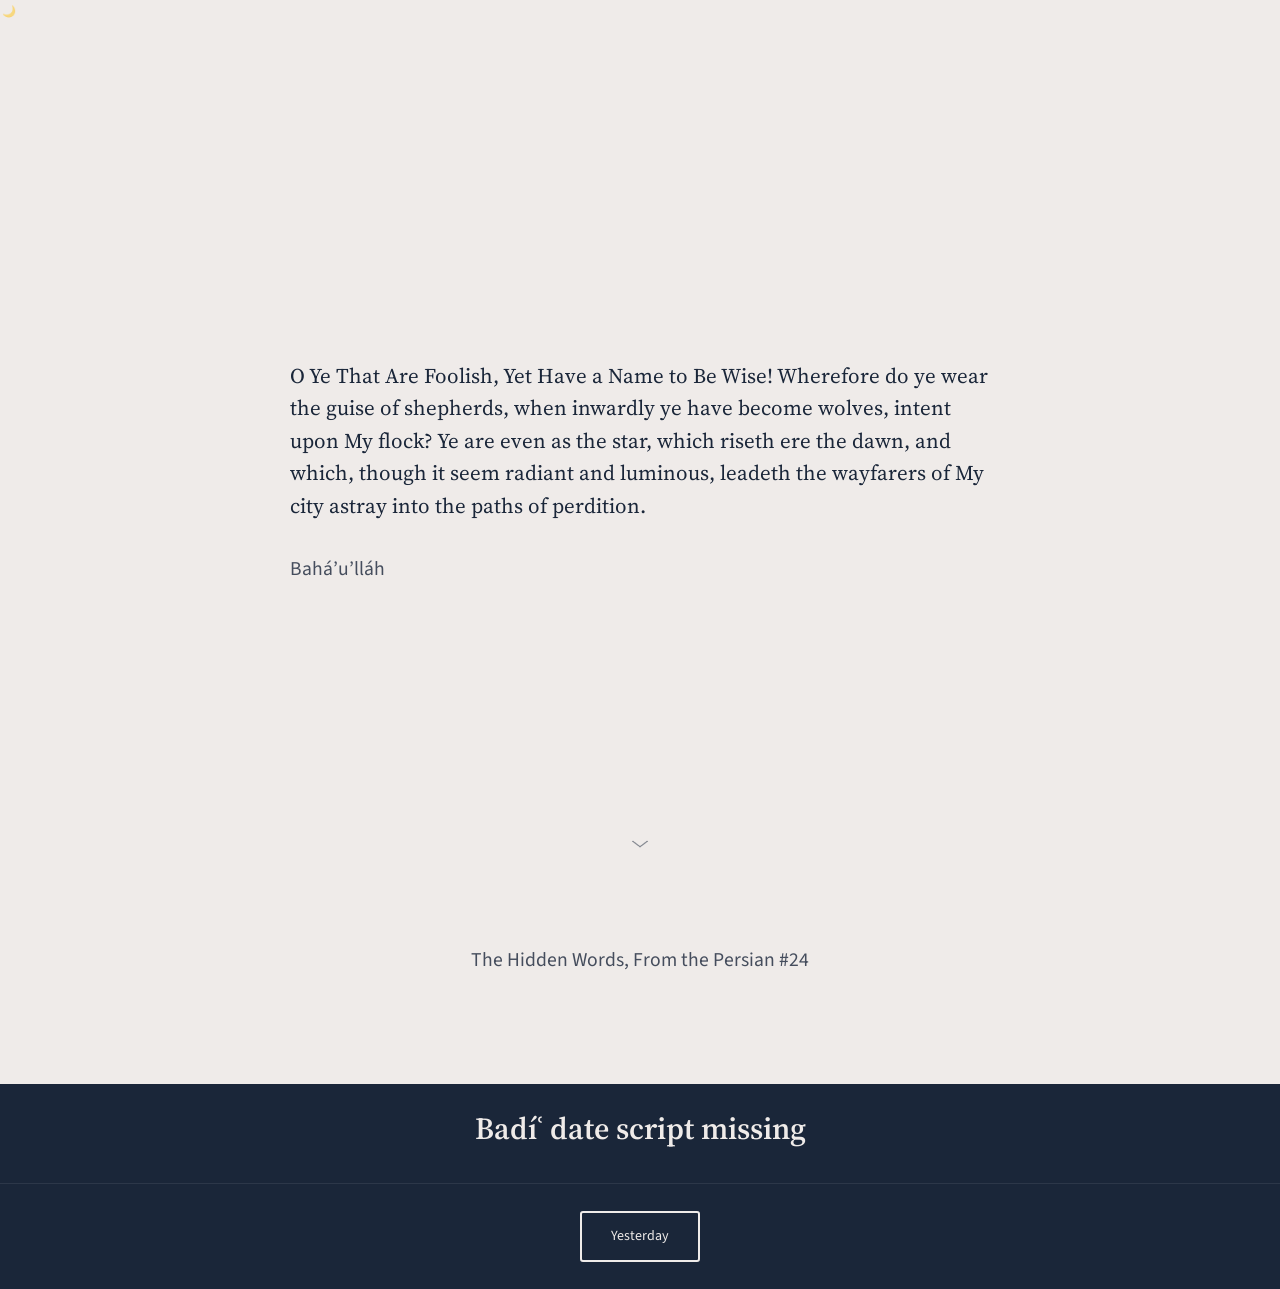
==== index.html @ 735e190d "refactor(html): remove in-panel theme toggle, add floating top-right button & update arrow anchor * " ====
<!DOCTYPE html>
<html lang="en">
<head>
  <meta charset="UTF-8" />
  <meta name="viewport" content="width=device-width, initial-scale=1.0" />
  <title>Daily Sacred Verse</title>

  <link rel="icon" href="img/favicon.png" type="image/png" />
  <link
    href="https://fonts.googleapis.com/css?family=Source+Sans+Pro:400,700|Source+Serif+Pro:400,600"
    rel="stylesheet"
  />
  <link rel="stylesheet" href="css/style.css" />
</head>

<body class="light-mode">
  <!-- FLOATING THEME TOGGLE (top-right) -->
  <button id="theme-toggle-button" class="theme-toggle-floating" aria-label="Toggle light / dark mode">
    <span class="icon-sun">☀️</span><span class="icon-moon">🌙</span>
  </button>

  <!-- TODAY JUMBOTRON -->
  <main class="quote-jumbotron" id="main-jumbotron">
    <div class="quote-content-wrapper">
      <h1 id="quote-text" title="Click to copy quote">Loading Sacred Verse…</h1>
      <div class="attribution-line"><h2 id="quote-author"></h2></div>
    </div>
    <a
      href="#"
      id="scroll-down-arrow"
      class="scroll-down-arrow"
      aria-label="Scroll down"
      ><img src="img/downArrow-01.png" alt=""
    /></a>
  </main>

  <!--  SCROLLABLE SECTION  -->
  <div id="scroll-content-start" class="scrollable-content">
    <!-- CITATION -->
    <div class="panel-citation">
      <div class="panel-content-constrained">
        <p id="quote-source-full"></p>
      </div>
    </div>

    <!-- BADÍʿ DATE  -->
    <div class="panel-buttons panel-date">
      <div class="panel-content-constrained date-layout-centered">
        <h1
          id="badiDate"
          class="badi-date-title clickable-date"
          title="Show / hide Gregorian date"
        >
          Loading Badíʿ Date…
        </h1>
        <p id="gregorianDatePanel" class="date-text"></p>
      </div>
    </div>

    <!-- YESTERDAY BUTTON -->
    <div class="panel-buttons panel-buttons-yesterday">
      <div class="panel-content-constrained buttons-layout-centered">
        <a href="#" id="yesterday-button" class="button">Yesterday</a>
      </div>
    </div>

    <footer><div class="panel-content-constrained"></div></footer>
  </div>

  <!--  YESTERDAY JUMBOTRON  -->
  <section
    class="quote-jumbotron"
    id="yesterday-jumbotron-display"
    style="display:none"
  >
    <div class="quote-content-wrapper">
      <h1 id="quote-text-yesterday" title="Click to copy quote">
        Loading Sacred Verse…
      </h1>
      <div class="attribution-line"><h2 id="quote-author-yesterday"></h2></div>

      <!-- ARROW THAT TOGGLES CITATION -->
      <a
        href="#"
        id="yesterday-arrow"
        class="toggle-citation-arrow"
        aria-label="Show citation"
        ><img src="img/downArrow-01.png" alt=""
      /></a>

      <!-- HIDDEN CITATION -->
      <p id="quote-source-full-yesterday" class="yesterday-citation"></p>
    </div>
  </section>

  <script src="https://wondrous-badi.today/scripts/BadiDateToday.v1.js" defer></script>
  <script src="js/badi-init.js" defer></script>
  <script src="js/script.js" defer></script>
</body>
</html>
---- css/style.css ----
/*  THEME ROOTS  ---------------------------------------------------------- */
:root{
  --bg-color:#EFEBE9; --text-color:#1A2639; --text-color-light:rgba(26,38,57,.8);
  --panel-buttons-bg:#1A2639; --panel-buttons-text:#EFEBE9;
  --button-border:var(--panel-buttons-text); --button-hover-bg:rgba(239,235,233,.10);
  --button-active-bg:var(--panel-buttons-text); --button-active-text:var(--panel-buttons-bg);
  --arrow-filter:invert(0%); --theme-icon:#bbb;
}
body.dark-mode{
  --bg-color:#1A2639; --text-color:#EFEBE9; --text-color-light:rgba(239,235,233,.8);
  --panel-buttons-bg:#101825; --panel-buttons-text:#DBD7D5;
  --button-border:var(--panel-buttons-text); --button-hover-bg:rgba(219,215,213,.10);
  --button-active-text:#101825; --arrow-filter:invert(100%); --theme-icon:#888;
}

/*  RESET / FOUNDATION  --------------------------------------------------- */
*{margin:0;padding:0;box-sizing:border-box}
html{scroll-behavior:smooth}
body{
  background:var(--bg-color);color:var(--text-color);
  font-family:'Source Sans Pro',sans-serif;font-size:14px;line-height:1.6;
  transition:background .3s ease,color .3s ease;
}

/*  JUMBOTRONS  ----------------------------------------------------------- */
.quote-jumbotron{
  min-height:100vh;display:flex;flex-direction:column;justify-content:center;align-items:center;
  padding:40px 20px;background:var(--bg-color);transition:background .3s ease}
.quote-content-wrapper{max-width:700px;width:90%;text-align:left}
#quote-text,#quote-text-yesterday{
  font-family:'Source Serif Pro',serif;font-size:1.5em;font-weight:400;line-height:1.55;
  margin-bottom:1.5em;color:var(--text-color);cursor:pointer;white-space:pre-line}
#quote-author,#quote-author-yesterday{
  font-family:'Source Sans Pro',sans-serif;font-size:1.4em;font-weight:400;
  color:var(--text-color-light)}
.scroll-down-arrow{position:absolute;bottom:5vh;left:50%;transform:translateX(-50%);
  opacity:.5;cursor:pointer;transition:opacity .25s}
.scroll-down-arrow img{width:24px;height:auto;filter:var(--arrow-filter)}
.scroll-down-arrow:hover{opacity:.8}

/*  PANELS & CONTAINERS  -------------------------------------------------- */
.panel-content-constrained{max-width:700px;margin:0 auto;padding:0 20px}

/* TODAY citation panel */
.panel-citation{padding:2.5vh 0 12vh;text-align:center}
#quote-source-full{
  font-family:'Source Sans Pro',sans-serif;font-size:1.4em;font-weight:400;
  font-style:normal;color:var(--text-color-light)}

/* BUTTON PANELS --------------------------------------------------------- */
.panel-buttons{background:var(--panel-buttons-bg);color:var(--panel-buttons-text);text-align:center}
.panel-date{border-bottom:1px solid rgba(255,255,255,.08);padding:20px 0}
.panel-buttons-yesterday{padding:27px 0} /* ⅔ of original height */
.buttons-layout-centered{display:flex;justify-content:center}

.button{
  border:2px solid var(--button-border);background:transparent;color:var(--panel-buttons-text);
  padding:.9em 1.4em;font-size:1em;text-decoration:none;border-radius:3px;min-width:120px;
  transition:background .25s,color .25s;font-weight:400}
.button:hover{background:var(--button-hover-bg)}
.button-active{background:var(--button-active-bg);color:var(--button-active-text)}

/* Badíʿ date + Gregorian */
.badi-date-title{
  font-family:'Source Serif Pro',serif;font-size:2.2em;font-weight:600;
  margin-bottom:.3em;cursor:pointer}
.date-text{
  font-size:1em;color:var(--panel-buttons-text);opacity:0;max-height:0;overflow:hidden;
  transition:opacity .3s,max-height .3s}
.date-text.visible{opacity:.85;max-height:3em}

/* Theme toggle – tiny & subtle */
.theme-toggle-container-subtle{margin:12px auto 0}
#theme-toggle-button{
  background:none;border:none;color:var(--theme-icon);font-size:.8em;opacity:.55;
  padding:2px;cursor:pointer;border-radius:50%;line-height:1;transition:opacity .25s,transform .2s}
#theme-toggle-button:hover{opacity:.85;transform:scale(1.1)}
.icon-sun{display:none}
body.dark-mode .icon-sun{display:inline} body.dark-mode .icon-moon{display:none}

/* -------------- YESTERDAY ARROW & CITATION ----------------------------- */
.toggle-citation-arrow{
  display:block;margin:12vh auto 0;opacity:.5;cursor:pointer;transition:opacity .25s}
.toggle-citation-arrow img{width:24px;height:auto;filter:var(--arrow-filter)}
.toggle-citation-arrow:hover{opacity:.8}

.yesterday-citation{
  font-family:'Source Sans Pro',sans-serif;font-size:1.4em;font-weight:400;
  color:var(--text-color-light);text-align:center;
  margin:7.5vh auto 12vh;          /* aligns with today’s */
  opacity:0;max-height:0;overflow:hidden;transition:opacity .3s,max-height .3s}
.yesterday-citation.visible{opacity:.9;max-height:5em}

/*  MOBILE TWEAKS  -------------------------------------------------------- */
@media(max-width:768px){
  body{font-size:13.5px}
  .panel-date{padding:15px 0}
  .panel-buttons-yesterday{padding:22px 0}
}
@media(max-width:480px){
  body{font-size:13px}
  .buttons-layout-centered{flex-direction:column;gap:10px}
  .panel-date{padding:12px 0}
  .panel-buttons-yesterday{padding:18px 0}
}
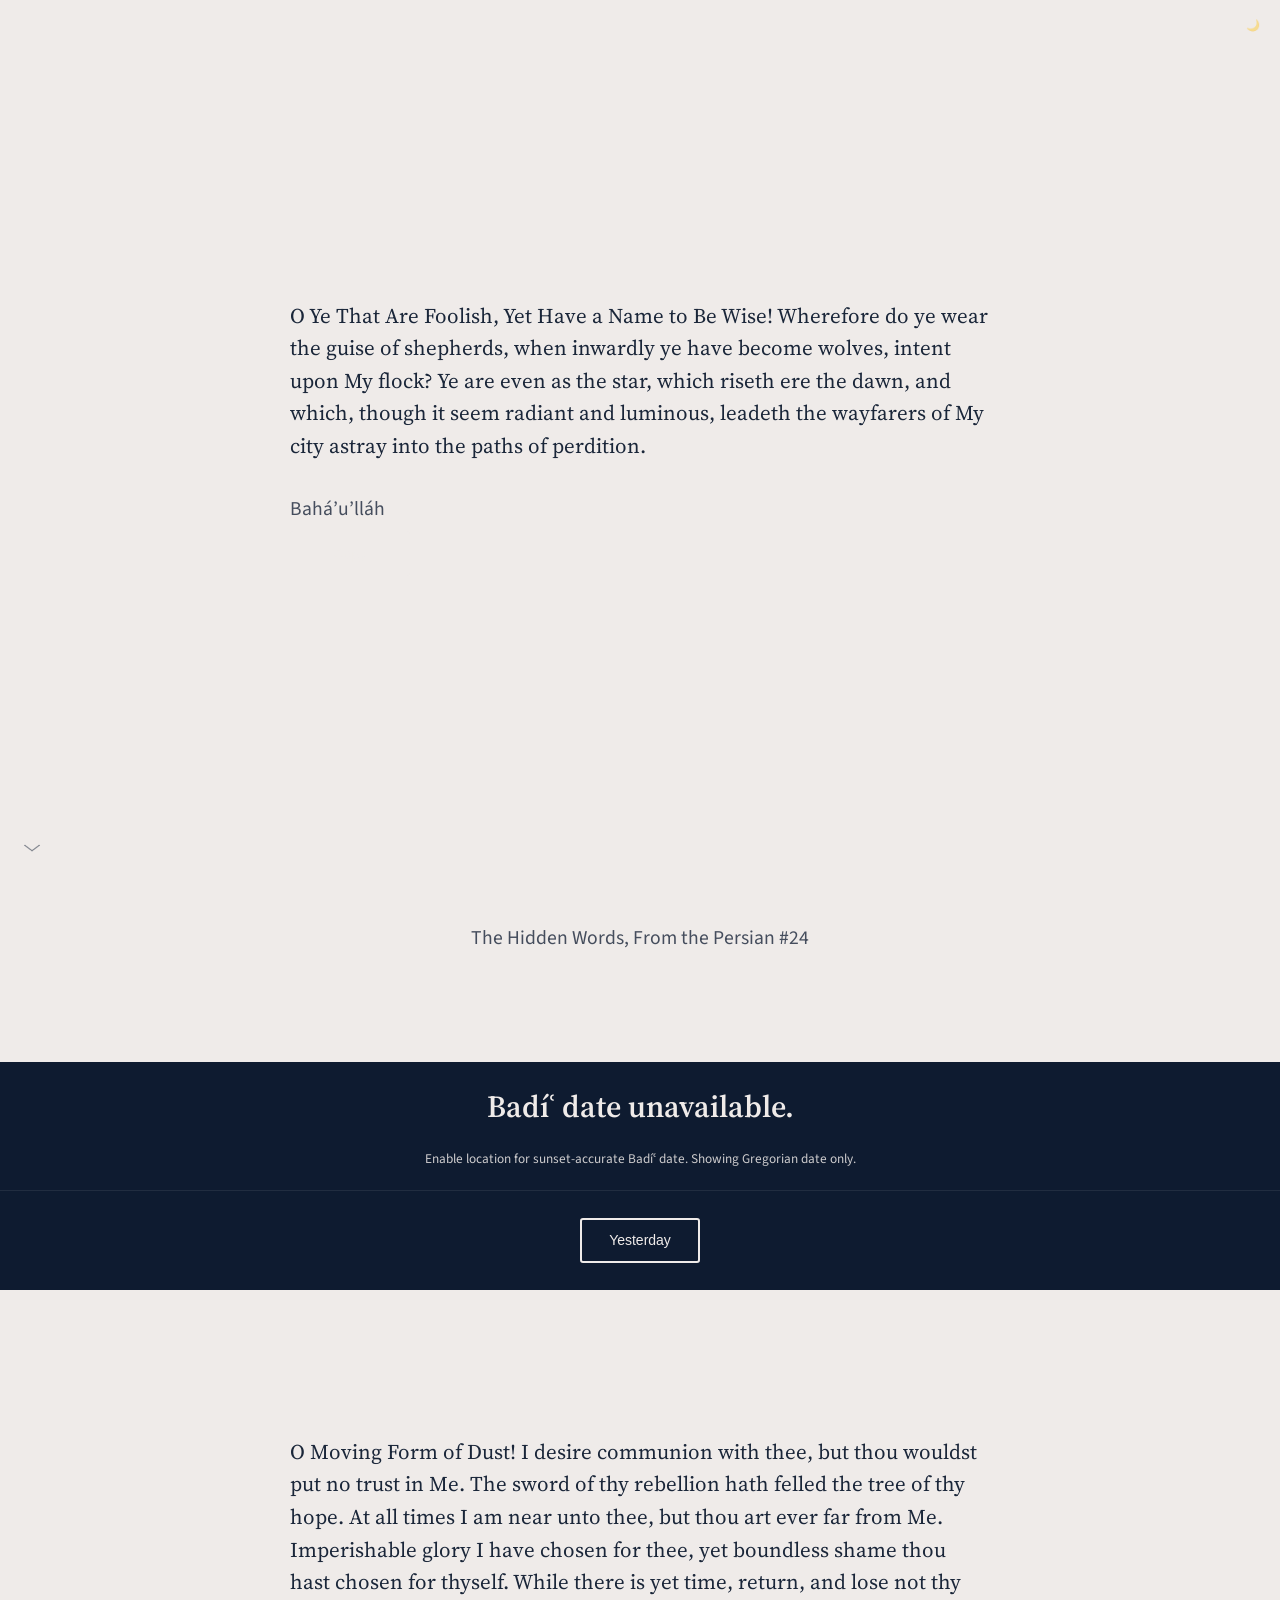
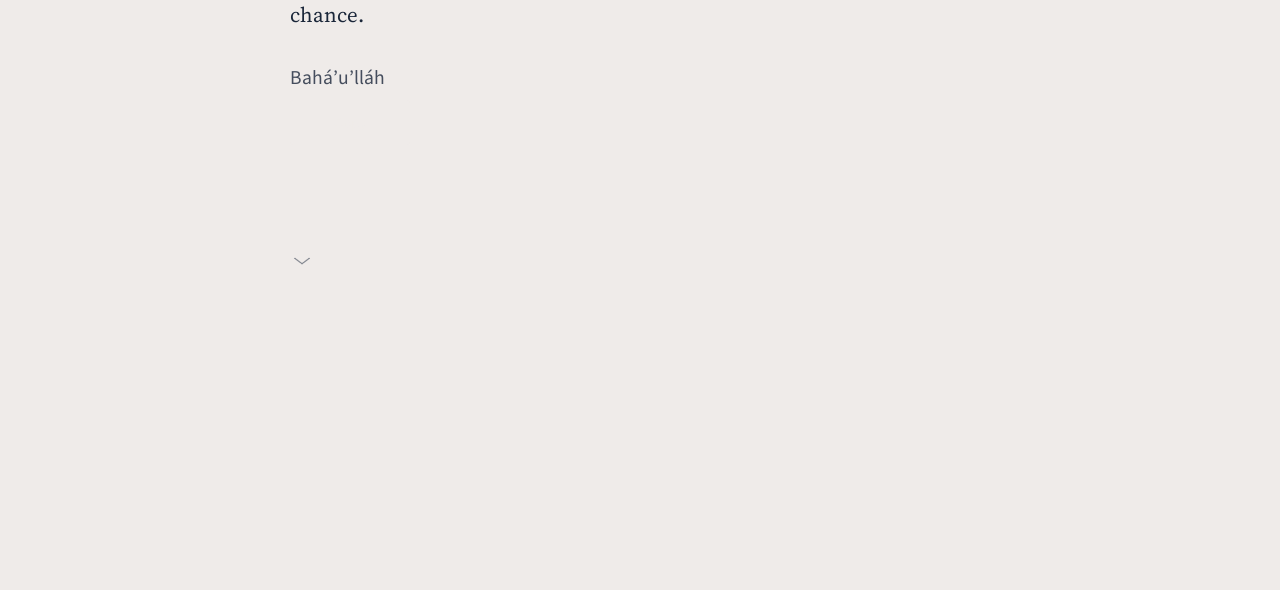
==== commit 63da802c: "Audit fixes: reliability, a11y, hygiene" ====
--- a/index.html
+++ b/index.html
@@ -4,6 +4,16 @@
   <meta charset="UTF-8" />
   <meta name="viewport" content="width=device-width, initial-scale=1.0" />
   <title>Daily Sacred Verse</title>
+  <meta
+    name="description"
+    content="A minimalist homepage that shares a daily verse from The Hidden Words and the current Badíʿ date."
+  />
+  <meta property="og:title" content="Daily Sacred Verse" />
+  <meta
+    property="og:description"
+    content="A minimalist homepage that shares a daily verse from The Hidden Words and the current Badíʿ date."
+  />
+  <meta property="og:type" content="website" />
 
   <link rel="icon" href="img/favicon.png" type="image/png" />
   <link
@@ -22,16 +32,25 @@
   <!-- TODAY JUMBOTRON -->
   <main class="quote-jumbotron" id="main-jumbotron">
     <div class="quote-content-wrapper">
-      <h1 id="quote-text" title="Click to copy quote">Loading Sacred Verse…</h1>
-      <div class="attribution-line"><h2 id="quote-author"></h2></div>
+      <h1 id="quote-text" aria-live="polite" aria-atomic="true">Loading Sacred Verse…</h1>
+      <div class="attribution-line"><p id="quote-author" class="quote-author"></p></div>
+      <div class="quote-actions">
+        <button id="copy-button" type="button" class="button button-inline">Copy</button>
+        <p id="copy-status" class="copy-status" role="status" aria-live="polite"></p>
+      </div>
+      <div class="status-row">
+        <p id="status-message" class="status-message" role="status" aria-live="polite"></p>
+        <button id="retry-button" type="button" class="button button-inline" hidden>Retry</button>
+      </div>
     </div>
-    <a
-      href="#"
+    <button
       id="scroll-down-arrow"
       class="scroll-down-arrow"
-      aria-label="Scroll down"
-      ><img src="img/downArrow-01.png" alt=""
-    /></a>
+      type="button"
+      aria-label="Scroll to date section"
+    >
+      <img src="img/downArrow-01.png" alt="Scroll to date section" />
+    </button>
   </main>
 
   <!--  SCROLLABLE SECTION  -->
@@ -46,21 +65,32 @@
     <!-- BADÍʿ DATE  -->
     <div class="panel-buttons panel-date">
       <div class="panel-content-constrained date-layout-centered">
-        <h1
+        <h2
           id="badiDate"
           class="badi-date-title clickable-date"
           title="Show / hide Gregorian date"
+          role="button"
+          tabindex="0"
         >
           Loading Badíʿ Date…
-        </h1>
+        </h2>
         <p id="gregorianDatePanel" class="date-text"></p>
+        <p id="location-message" class="date-note" role="status" aria-live="polite"></p>
       </div>
     </div>
 
     <!-- YESTERDAY BUTTON -->
     <div class="panel-buttons panel-buttons-yesterday">
       <div class="panel-content-constrained buttons-layout-centered">
-        <a href="#" id="yesterday-button" class="button">Yesterday</a>
+        <button
+          id="yesterday-button"
+          class="button"
+          type="button"
+          aria-expanded="false"
+          aria-controls="yesterday-jumbotron-display"
+        >
+          Yesterday
+        </button>
       </div>
     </div>
 
@@ -68,25 +98,28 @@
   </div>
 
   <!--  YESTERDAY JUMBOTRON  -->
-  <section
-    class="quote-jumbotron"
-    id="yesterday-jumbotron-display"
-    style="display:none"
-  >
+  <section class="quote-jumbotron" id="yesterday-jumbotron-display" hidden>
     <div class="quote-content-wrapper">
-      <h1 id="quote-text-yesterday" title="Click to copy quote">
+      <h2 id="quote-text-yesterday" aria-live="polite" aria-atomic="true">
         Loading Sacred Verse…
-      </h1>
-      <div class="attribution-line"><h2 id="quote-author-yesterday"></h2></div>
+      </h2>
+      <div class="attribution-line"><p id="quote-author-yesterday" class="quote-author"></p></div>
+      <div class="quote-actions">
+        <button id="copy-button-yesterday" type="button" class="button button-inline">Copy</button>
+        <p id="copy-status-yesterday" class="copy-status" role="status" aria-live="polite"></p>
+      </div>
 
       <!-- ARROW THAT TOGGLES CITATION -->
-      <a
-        href="#"
+      <button
         id="yesterday-arrow"
         class="toggle-citation-arrow"
+        type="button"
         aria-label="Show citation"
-        ><img src="img/downArrow-01.png" alt=""
-      /></a>
+        aria-controls="quote-source-full-yesterday"
+        aria-expanded="false"
+      >
+        <img src="img/downArrow-01.png" alt="Toggle citation" />
+      </button>
 
       <!-- HIDDEN CITATION -->
       <p id="quote-source-full-yesterday" class="yesterday-citation"></p>
--- a/css/style.css
+++ b/css/style.css
@@ -1,7 +1,7 @@
 /*  THEME ROOTS  ---------------------------------------------------------- */
 :root{
   --bg-color:#EFEBE9; --text-color:#1A2639; --text-color-light:rgba(26,38,57,.8);
-  --panel-buttons-bg:#1A2639; --panel-buttons-text:#EFEBE9;
+  --panel-buttons-bg:#0E1B30; --panel-buttons-text:#EFEBE9;
   --button-border:var(--panel-buttons-text); --button-hover-bg:rgba(239,235,233,.10);
   --button-active-bg:var(--panel-buttons-text); --button-active-text:var(--panel-buttons-bg);
   --arrow-filter:invert(0%); --theme-icon:#bbb;
@@ -22,76 +22,97 @@
   transition:background .3s ease,color .3s ease;
 }
 
+/*  FLOATING THEME TOGGLE  ------------------------------------------------ */
+.theme-toggle-floating{
+  position:fixed;top:16px;right:16px;z-index:1000;background:none;border:none;
+  font-size:.8em;opacity:.45;color:var(--theme-icon);border-radius:50%;padding:4px;
+  cursor:pointer;line-height:1;transition:opacity .25s,transform .2s}
+.theme-toggle-floating:hover{opacity:.85;transform:scale(1.1)}
+.icon-sun{display:none}
+body.dark-mode .icon-sun{display:inline} body.dark-mode .icon-moon{display:none}
+
 /*  JUMBOTRONS  ----------------------------------------------------------- */
 .quote-jumbotron{
   min-height:100vh;display:flex;flex-direction:column;justify-content:center;align-items:center;
-  padding:40px 20px;background:var(--bg-color);transition:background .3s ease}
+  padding:40px 20px;background:var(--bg-color)}
 .quote-content-wrapper{max-width:700px;width:90%;text-align:left}
 #quote-text,#quote-text-yesterday{
   font-family:'Source Serif Pro',serif;font-size:1.5em;font-weight:400;line-height:1.55;
-  margin-bottom:1.5em;color:var(--text-color);cursor:pointer;white-space:pre-line}
-#quote-author,#quote-author-yesterday{
-  font-family:'Source Sans Pro',sans-serif;font-size:1.4em;font-weight:400;
-  color:var(--text-color-light)}
-.scroll-down-arrow{position:absolute;bottom:5vh;left:50%;transform:translateX(-50%);
-  opacity:.5;cursor:pointer;transition:opacity .25s}
+  margin-bottom:1.5em;white-space:pre-line}
+.quote-author{
+  font-family:'Source Sans Pro',sans-serif;font-size:1.4em;font-weight:400;color:var(--text-color-light)}
+.quote-actions{display:flex;align-items:center;gap:12px;margin:6px 0 4px}
+.status-row{display:flex;align-items:center;gap:12px;flex-wrap:wrap;margin-top:8px}
+.status-message,.copy-status{font-size:.95em;color:var(--text-color-light);min-height:1.2em}
+.copy-status{margin:0}
+.button-inline{min-width:auto;padding:.5em 1em;color:var(--text-color);border-color:var(--text-color)}
+
+/*  ↓ MAIN SCROLL ARROW – now left-justified  */
+.scroll-down-arrow{
+  position:absolute;bottom:5vh;left:20px;opacity:.5;cursor:pointer;transition:opacity .25s;
+  background:none;border:none;padding:0}
 .scroll-down-arrow img{width:24px;height:auto;filter:var(--arrow-filter)}
 .scroll-down-arrow:hover{opacity:.8}
 
-/*  PANELS & CONTAINERS  -------------------------------------------------- */
+/*  PANELS ---------------------------------------------------------------- */
 .panel-content-constrained{max-width:700px;margin:0 auto;padding:0 20px}
-
-/* TODAY citation panel */
 .panel-citation{padding:2.5vh 0 12vh;text-align:center}
 #quote-source-full{
-  font-family:'Source Sans Pro',sans-serif;font-size:1.4em;font-weight:400;
-  font-style:normal;color:var(--text-color-light)}
+  font-family:'Source Sans Pro',sans-serif;font-size:1.4em;font-weight:400;color:var(--text-color-light)}
 
-/* BUTTON PANELS --------------------------------------------------------- */
 .panel-buttons{background:var(--panel-buttons-bg);color:var(--panel-buttons-text);text-align:center}
 .panel-date{border-bottom:1px solid rgba(255,255,255,.08);padding:20px 0}
-.panel-buttons-yesterday{padding:27px 0} /* ⅔ of original height */
+.panel-buttons-yesterday{padding:27px 0}
 .buttons-layout-centered{display:flex;justify-content:center}
 
 .button{
   border:2px solid var(--button-border);background:transparent;color:var(--panel-buttons-text);
-  padding:.9em 1.4em;font-size:1em;text-decoration:none;border-radius:3px;min-width:120px;
-  transition:background .25s,color .25s;font-weight:400}
+  padding:.9em 1.4em;font-size:1em;border-radius:3px;min-width:120px;
+  transition:background .25s,color .25s;font-weight:400;text-decoration:none;cursor:pointer}
+.button:disabled{opacity:.6;cursor:not-allowed}
 .button:hover{background:var(--button-hover-bg)}
 .button-active{background:var(--button-active-bg);color:var(--button-active-text)}
 
-/* Badíʿ date + Gregorian */
-.badi-date-title{
-  font-family:'Source Serif Pro',serif;font-size:2.2em;font-weight:600;
+.badi-date-title{font-family:'Source Serif Pro',serif;font-size:2.2em;font-weight:600;
   margin-bottom:.3em;cursor:pointer}
-.date-text{
-  font-size:1em;color:var(--panel-buttons-text);opacity:0;max-height:0;overflow:hidden;
-  transition:opacity .3s,max-height .3s}
+.date-text{font-size:1em;opacity:0;max-height:0;overflow:hidden;
+  transition:opacity .3s,max-height .3s;color:var(--panel-buttons-text)}
 .date-text.visible{opacity:.85;max-height:3em}
+.date-note{font-size:.95em;color:var(--panel-buttons-text);opacity:.85;margin-top:.6em}
 
-/* Theme toggle – tiny & subtle */
-.theme-toggle-container-subtle{margin:12px auto 0}
-#theme-toggle-button{
-  background:none;border:none;color:var(--theme-icon);font-size:.8em;opacity:.55;
-  padding:2px;cursor:pointer;border-radius:50%;line-height:1;transition:opacity .25s,transform .2s}
-#theme-toggle-button:hover{opacity:.85;transform:scale(1.1)}
-.icon-sun{display:none}
-body.dark-mode .icon-sun{display:inline} body.dark-mode .icon-moon{display:none}
-
-/* -------------- YESTERDAY ARROW & CITATION ----------------------------- */
+/*  YESTERDAY ARROW & CITATION ------------------------------------------- */
 .toggle-citation-arrow{
-  display:block;margin:12vh auto 0;opacity:.5;cursor:pointer;transition:opacity .25s}
+  display:block;margin:12vh 0 0;opacity:.5;cursor:pointer;transition:opacity .25s;
+  background:none;border:none;padding:0}
+  /* left-justified by default (inside left-aligned content) */
 .toggle-citation-arrow img{width:24px;height:auto;filter:var(--arrow-filter)}
 .toggle-citation-arrow:hover{opacity:.8}
 
 .yesterday-citation{
-  font-family:'Source Sans Pro',sans-serif;font-size:1.4em;font-weight:400;
-  color:var(--text-color-light);text-align:center;
-  margin:7.5vh auto 12vh;          /* aligns with today’s */
-  opacity:0;max-height:0;overflow:hidden;transition:opacity .3s,max-height .3s}
+  font-family:'Source Sans Pro',sans-serif;font-size:1.4em;font-weight:400;color:var(--text-color-light);
+  text-align:center;margin:7.5vh auto 12vh;opacity:0;max-height:0;overflow:hidden;
+  transition:opacity .3s,max-height .3s}
 .yesterday-citation.visible{opacity:.9;max-height:5em}
 
-/*  MOBILE TWEAKS  -------------------------------------------------------- */
+/*  FOCUS STYLES  --------------------------------------------------------- */
+.button:focus-visible,
+.scroll-down-arrow:focus-visible,
+.toggle-citation-arrow:focus-visible,
+.theme-toggle-floating:focus-visible{
+  outline:2px solid currentColor;outline-offset:3px}
+
+/*  REDUCED MOTION  ------------------------------------------------------- */
+@media (prefers-reduced-motion: reduce){
+  html{scroll-behavior:auto}
+  body{transition:none}
+  .scroll-down-arrow,
+  .toggle-citation-arrow,
+  .button,
+  .date-text,
+  .yesterday-citation{transition:none}
+}
+
+/*  MOBILE  --------------------------------------------------------------- */
 @media(max-width:768px){
   body{font-size:13.5px}
   .panel-date{padding:15px 0}
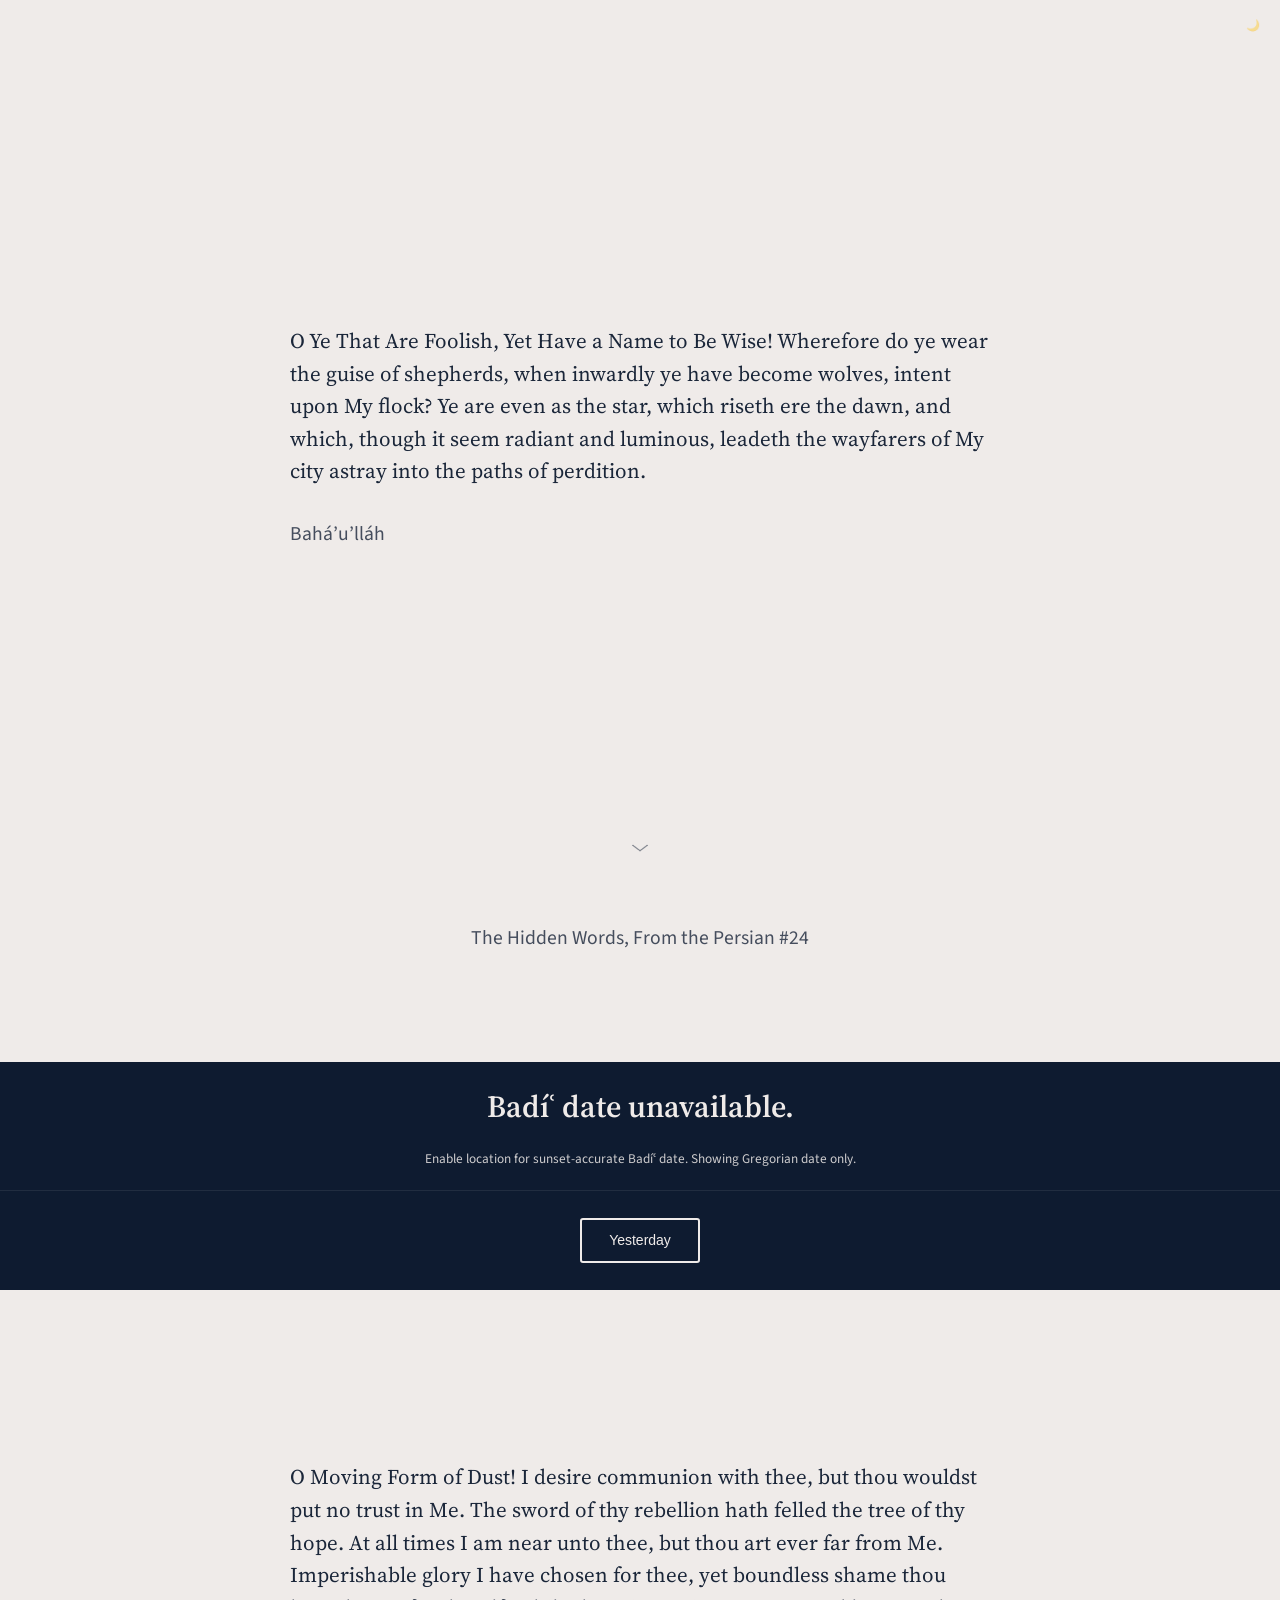
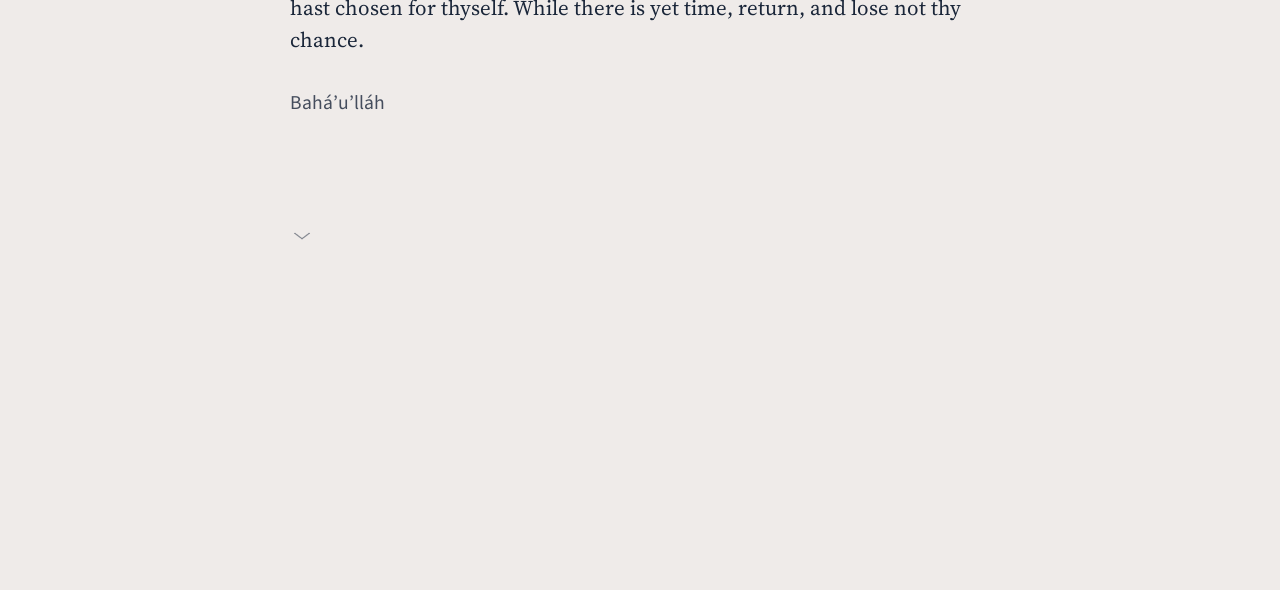
==== commit 9880e8a4: "H2A refactor: shared quote core, text-node Badíʿ date, normalized run docs Executes the second (refa" ====
--- a/index.html
+++ b/index.html
@@ -127,6 +127,7 @@
   </section>
 
   <script src="https://wondrous-badi.today/scripts/BadiDateToday.v1.js" defer></script>
+  <script src="js/quote-core.js" defer></script>
   <script src="js/badi-init.js" defer></script>
   <script src="js/script.js" defer></script>
 </body>
--- a/css/style.css
+++ b/css/style.css
@@ -41,7 +41,7 @@
   margin-bottom:1.5em;white-space:pre-line}
 .quote-author{
   font-family:'Source Sans Pro',sans-serif;font-size:1.4em;font-weight:400;color:var(--text-color-light)}
-.quote-actions{display:flex;align-items:center;gap:12px;margin:6px 0 4px}
+.quote-actions{display:none}
 .status-row{display:flex;align-items:center;gap:12px;flex-wrap:wrap;margin-top:8px}
 .status-message,.copy-status{font-size:.95em;color:var(--text-color-light);min-height:1.2em}
 .copy-status{margin:0}
@@ -49,7 +49,8 @@
 
 /*  ↓ MAIN SCROLL ARROW – now left-justified  */
 .scroll-down-arrow{
-  position:absolute;bottom:5vh;left:20px;opacity:.5;cursor:pointer;transition:opacity .25s;
+  position:absolute;bottom:5vh;left:50%;transform:translateX(-50%);
+  opacity:.5;cursor:pointer;transition:opacity .25s;
   background:none;border:none;padding:0}
 .scroll-down-arrow img{width:24px;height:auto;filter:var(--arrow-filter)}
 .scroll-down-arrow:hover{opacity:.8}
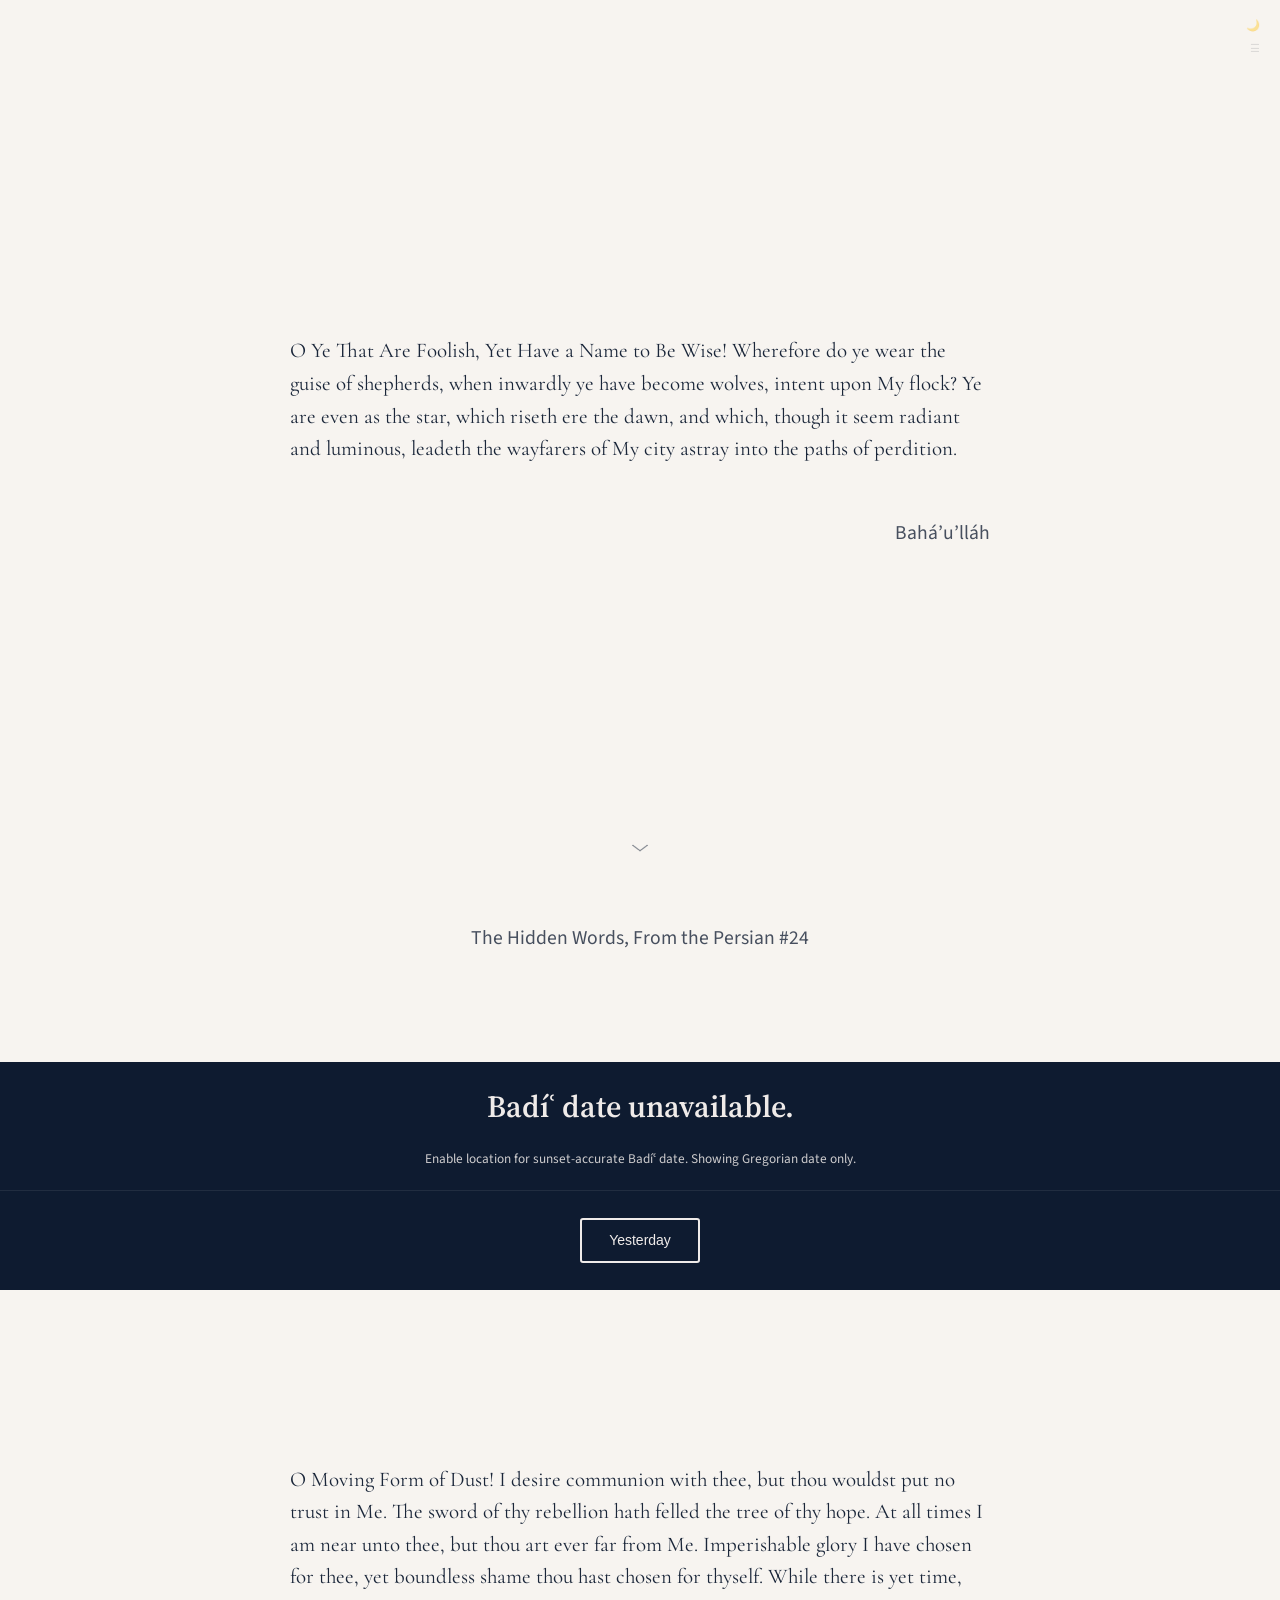
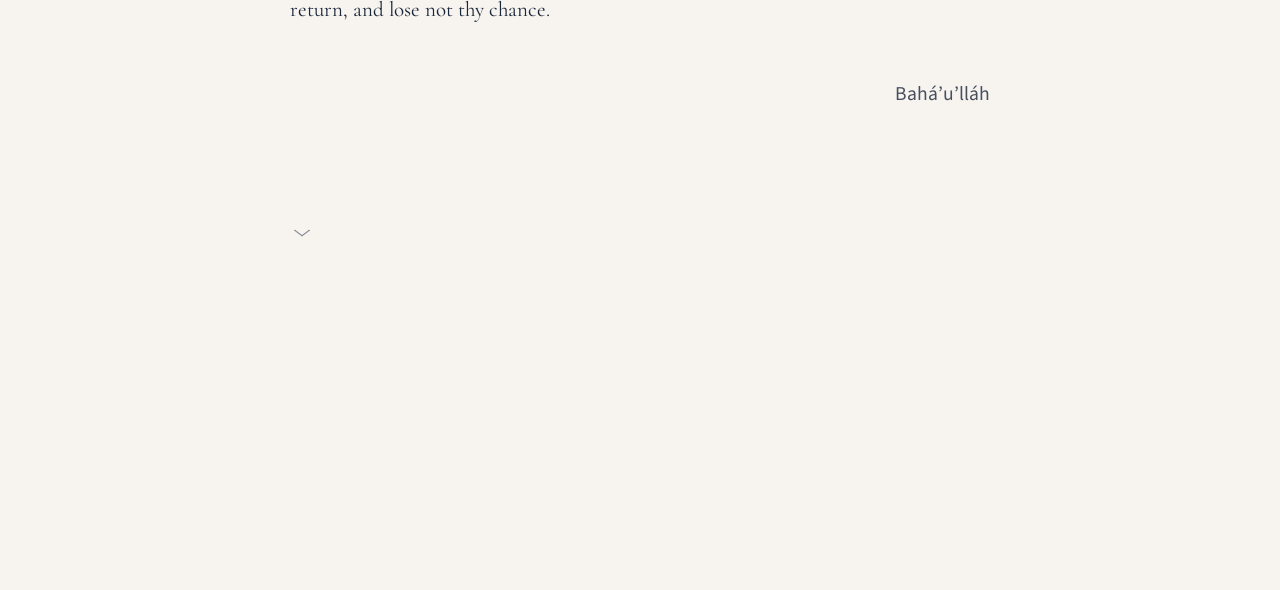
==== commit 4416ead3: "fix(product): hide Copy, natalia-dawn light tokens, source-toggle placeholder Owner-authorized produ" ====
--- a/index.html
+++ b/index.html
@@ -20,14 +20,35 @@
     href="https://fonts.googleapis.com/css?family=Source+Sans+Pro:400,700|Source+Serif+Pro:400,600"
     rel="stylesheet"
   />
+  <link
+    href="https://fonts.googleapis.com/css2?family=Cormorant+Garamond:ital,wght@0,400;0,600;1,400&display=swap"
+    rel="stylesheet"
+  />
   <link rel="stylesheet" href="css/style.css" />
 </head>
 
 <body class="light-mode">
-  <!-- FLOATING THEME TOGGLE (top-right) -->
-  <button id="theme-toggle-button" class="theme-toggle-floating" aria-label="Toggle light / dark mode">
-    <span class="icon-sun">☀️</span><span class="icon-moon">🌙</span>
-  </button>
+  <!-- FLOATING CHROME (top-right): theme, then source placeholder -->
+  <div class="chrome-floating">
+    <button id="theme-toggle-button" class="chrome-toggle" type="button" aria-label="Toggle light / dark mode">
+      <span class="icon-sun">☀️</span><span class="icon-moon">🌙</span>
+    </button>
+    <div class="source-toggle">
+      <button
+        id="source-toggle-button"
+        class="chrome-toggle"
+        type="button"
+        aria-label="Choose source"
+        aria-haspopup="true"
+        aria-expanded="false"
+        aria-controls="source-menu"
+      >☰</button>
+      <div id="source-menu" class="source-menu" hidden role="listbox" aria-label="Sources">
+        <button type="button" role="option" data-source="hidden-words" aria-selected="true">The Hidden Words</button>
+        <button type="button" role="option" data-source="coming-later" aria-selected="false">Coming later</button>
+      </div>
+    </div>
+  </div>
 
   <!-- TODAY JUMBOTRON -->
   <main class="quote-jumbotron" id="main-jumbotron">
--- a/css/style.css
+++ b/css/style.css
@@ -1,6 +1,7 @@
 /*  THEME ROOTS  ---------------------------------------------------------- */
 :root{
-  --bg-color:#EFEBE9; --text-color:#1A2639; --text-color-light:rgba(26,38,57,.8);
+  /* Light page beige from aunt-natalia dawn --color-bg (#f7f4f0); was #EFEBE9. */
+  --bg-color:#f7f4f0; --text-color:#1A2639; --text-color-light:rgba(26,38,57,.8);
   --panel-buttons-bg:#0E1B30; --panel-buttons-text:#EFEBE9;
   --button-border:var(--panel-buttons-text); --button-hover-bg:rgba(239,235,233,.10);
   --button-active-bg:var(--panel-buttons-text); --button-active-text:var(--panel-buttons-bg);
@@ -22,14 +23,29 @@
   transition:background .3s ease,color .3s ease;
 }
 
-/*  FLOATING THEME TOGGLE  ------------------------------------------------ */
-.theme-toggle-floating{
-  position:fixed;top:16px;right:16px;z-index:1000;background:none;border:none;
-  font-size:.8em;opacity:.45;color:var(--theme-icon);border-radius:50%;padding:4px;
-  cursor:pointer;line-height:1;transition:opacity .25s,transform .2s}
-.theme-toggle-floating:hover{opacity:.85;transform:scale(1.1)}
+/*  FLOATING CHROME (theme + source)  ------------------------------------- */
+.chrome-floating{
+  position:fixed;top:16px;right:16px;z-index:1000;
+  display:flex;flex-direction:column;align-items:flex-end;gap:2px}
+.chrome-toggle{
+  background:none;border:none;font-size:.8em;opacity:.45;color:var(--theme-icon);
+  border-radius:50%;padding:4px;cursor:pointer;line-height:1;
+  transition:opacity .25s,transform .2s}
+.chrome-toggle:hover{opacity:.85;transform:scale(1.1)}
 .icon-sun{display:none}
 body.dark-mode .icon-sun{display:inline} body.dark-mode .icon-moon{display:none}
+
+.source-toggle{position:relative}
+.source-menu{
+  position:absolute;top:100%;right:0;margin-top:4px;padding:4px 0;min-width:11em;
+  background:var(--bg-color);color:var(--text-color);
+  border:1px solid var(--text-color-light);border-radius:3px;text-align:right}
+.source-menu button{
+  display:block;width:100%;background:none;border:none;color:var(--text-color);
+  font:inherit;font-size:.85em;padding:6px 10px;cursor:pointer;text-align:right;
+  opacity:.65}
+.source-menu button:hover,
+.source-menu button[aria-selected="true"]{opacity:1}
 
 /*  JUMBOTRONS  ----------------------------------------------------------- */
 .quote-jumbotron{
@@ -37,15 +53,18 @@
   padding:40px 20px;background:var(--bg-color)}
 .quote-content-wrapper{max-width:700px;width:90%;text-align:left}
 #quote-text,#quote-text-yesterday{
-  font-family:'Source Serif Pro',serif;font-size:1.5em;font-weight:400;line-height:1.55;
-  margin-bottom:1.5em;white-space:pre-line}
+  font-family:'Cormorant Garamond',Georgia,serif;font-size:1.5em;font-weight:400;line-height:1.55;
+  margin-bottom:2.5em;white-space:pre-line;cursor:pointer}
+.attribution-line{text-align:right}
 .quote-author{
   font-family:'Source Sans Pro',sans-serif;font-size:1.4em;font-weight:400;color:var(--text-color-light)}
-.quote-actions{display:none}
+/* Copy stays click-the-quote; the C6 visible button is too much chrome. Status remains. */
+#copy-button,#copy-button-yesterday{display:none}
+.quote-actions{display:flex;align-items:center;justify-content:flex-end;gap:12px;flex-wrap:wrap;margin-top:.5em}
 .status-row{display:flex;align-items:center;gap:12px;flex-wrap:wrap;margin-top:8px}
-.status-message,.copy-status{font-size:.95em;color:var(--text-color-light);min-height:1.2em}
-.copy-status{margin:0}
-.button-inline{min-width:auto;padding:.5em 1em;color:var(--text-color);border-color:var(--text-color)}
+.status-message,.copy-status{font-size:.95em;color:var(--text-color-light)}
+.copy-status{margin:0;min-height:0}
+.quote-jumbotron .button-inline{min-width:auto;padding:.5em 1em;color:var(--text-color);border-color:var(--text-color)}
 
 /*  ↓ MAIN SCROLL ARROW – now left-justified  */
 .scroll-down-arrow{
@@ -99,7 +118,8 @@
 .button:focus-visible,
 .scroll-down-arrow:focus-visible,
 .toggle-citation-arrow:focus-visible,
-.theme-toggle-floating:focus-visible{
+.chrome-toggle:focus-visible,
+.source-menu button:focus-visible{
   outline:2px solid currentColor;outline-offset:3px}
 
 /*  REDUCED MOTION  ------------------------------------------------------- */
@@ -108,6 +128,7 @@
   body{transition:none}
   .scroll-down-arrow,
   .toggle-citation-arrow,
+  .chrome-toggle,
   .button,
   .date-text,
   .yesterday-citation{transition:none}
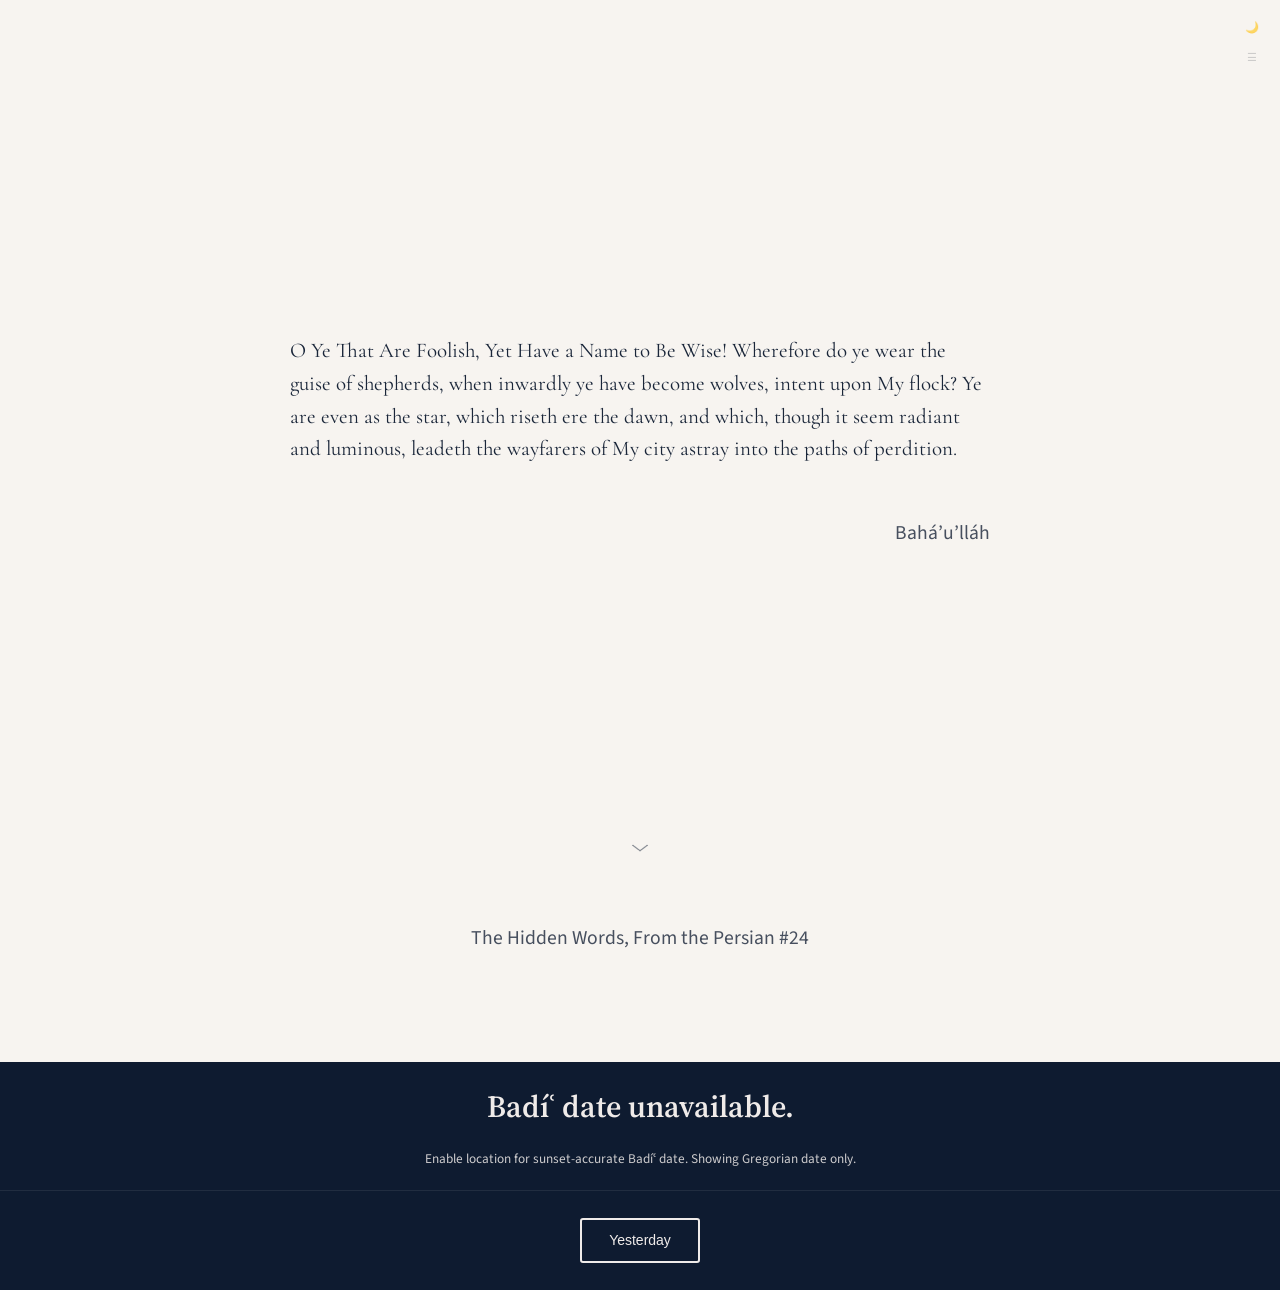
==== commit eec2ddc1: "fix(a11y): keep Copy reachable, close source menu on Escape, honour hidden Review follow-up on D22 (" ====
--- a/index.html
+++ b/index.html
@@ -43,9 +43,9 @@
         aria-expanded="false"
         aria-controls="source-menu"
       >☰</button>
-      <div id="source-menu" class="source-menu" hidden role="listbox" aria-label="Sources">
-        <button type="button" role="option" data-source="hidden-words" aria-selected="true">The Hidden Words</button>
-        <button type="button" role="option" data-source="coming-later" aria-selected="false">Coming later</button>
+      <div id="source-menu" class="source-menu" hidden>
+        <button type="button" data-source="hidden-words" aria-current="true">The Hidden Words</button>
+        <button type="button" data-source="coming-later">Coming later</button>
       </div>
     </div>
   </div>
@@ -56,7 +56,7 @@
       <h1 id="quote-text" aria-live="polite" aria-atomic="true">Loading Sacred Verse…</h1>
       <div class="attribution-line"><p id="quote-author" class="quote-author"></p></div>
       <div class="quote-actions">
-        <button id="copy-button" type="button" class="button button-inline">Copy</button>
+        <button id="copy-button" type="button" class="button button-inline visually-hidden">Copy</button>
         <p id="copy-status" class="copy-status" role="status" aria-live="polite"></p>
       </div>
       <div class="status-row">
@@ -126,7 +126,7 @@
       </h2>
       <div class="attribution-line"><p id="quote-author-yesterday" class="quote-author"></p></div>
       <div class="quote-actions">
-        <button id="copy-button-yesterday" type="button" class="button button-inline">Copy</button>
+        <button id="copy-button-yesterday" type="button" class="button button-inline visually-hidden">Copy</button>
         <p id="copy-status-yesterday" class="copy-status" role="status" aria-live="polite"></p>
       </div>
 
--- a/css/style.css
+++ b/css/style.css
@@ -26,10 +26,10 @@
 /*  FLOATING CHROME (theme + source)  ------------------------------------- */
 .chrome-floating{
   position:fixed;top:16px;right:16px;z-index:1000;
-  display:flex;flex-direction:column;align-items:flex-end;gap:2px}
+  display:flex;flex-direction:column;align-items:flex-end;gap:6px}
 .chrome-toggle{
-  background:none;border:none;font-size:.8em;opacity:.45;color:var(--theme-icon);
-  border-radius:50%;padding:4px;cursor:pointer;line-height:1;
+  background:none;border:none;font-size:.8em;opacity:.7;color:var(--theme-icon);
+  border-radius:50%;padding:4px;min-width:24px;min-height:24px;cursor:pointer;line-height:1;
   transition:opacity .25s,transform .2s}
 .chrome-toggle:hover{opacity:.85;transform:scale(1.1)}
 .icon-sun{display:none}
@@ -45,12 +45,14 @@
   font:inherit;font-size:.85em;padding:6px 10px;cursor:pointer;text-align:right;
   opacity:.65}
 .source-menu button:hover,
-.source-menu button[aria-selected="true"]{opacity:1}
+.source-menu button[aria-current="true"]{opacity:1}
 
 /*  JUMBOTRONS  ----------------------------------------------------------- */
 .quote-jumbotron{
   min-height:100vh;display:flex;flex-direction:column;justify-content:center;align-items:center;
   padding:40px 20px;background:var(--bg-color)}
+/* .quote-jumbotron{display:flex} otherwise beats the UA [hidden] rule (equal specificity). */
+.quote-jumbotron[hidden]{display:none}
 .quote-content-wrapper{max-width:700px;width:90%;text-align:left}
 #quote-text,#quote-text-yesterday{
   font-family:'Cormorant Garamond',Georgia,serif;font-size:1.5em;font-weight:400;line-height:1.55;
@@ -58,8 +60,11 @@
 .attribution-line{text-align:right}
 .quote-author{
   font-family:'Source Sans Pro',sans-serif;font-size:1.4em;font-weight:400;color:var(--text-color-light)}
-/* Copy stays click-the-quote; the C6 visible button is too much chrome. Status remains. */
-#copy-button,#copy-button-yesterday{display:none}
+/* Copy chrome is clipped, not display:none, so keyboard/AT still reach the control. */
+.visually-hidden{
+  position:absolute!important;width:1px!important;height:1px!important;
+  min-width:0!important;min-height:0!important;padding:0!important;margin:-1px!important;
+  overflow:hidden;clip:rect(0 0 0 0);white-space:nowrap;border:0}
 .quote-actions{display:flex;align-items:center;justify-content:flex-end;gap:12px;flex-wrap:wrap;margin-top:.5em}
 .status-row{display:flex;align-items:center;gap:12px;flex-wrap:wrap;margin-top:8px}
 .status-message,.copy-status{font-size:.95em;color:var(--text-color-light)}
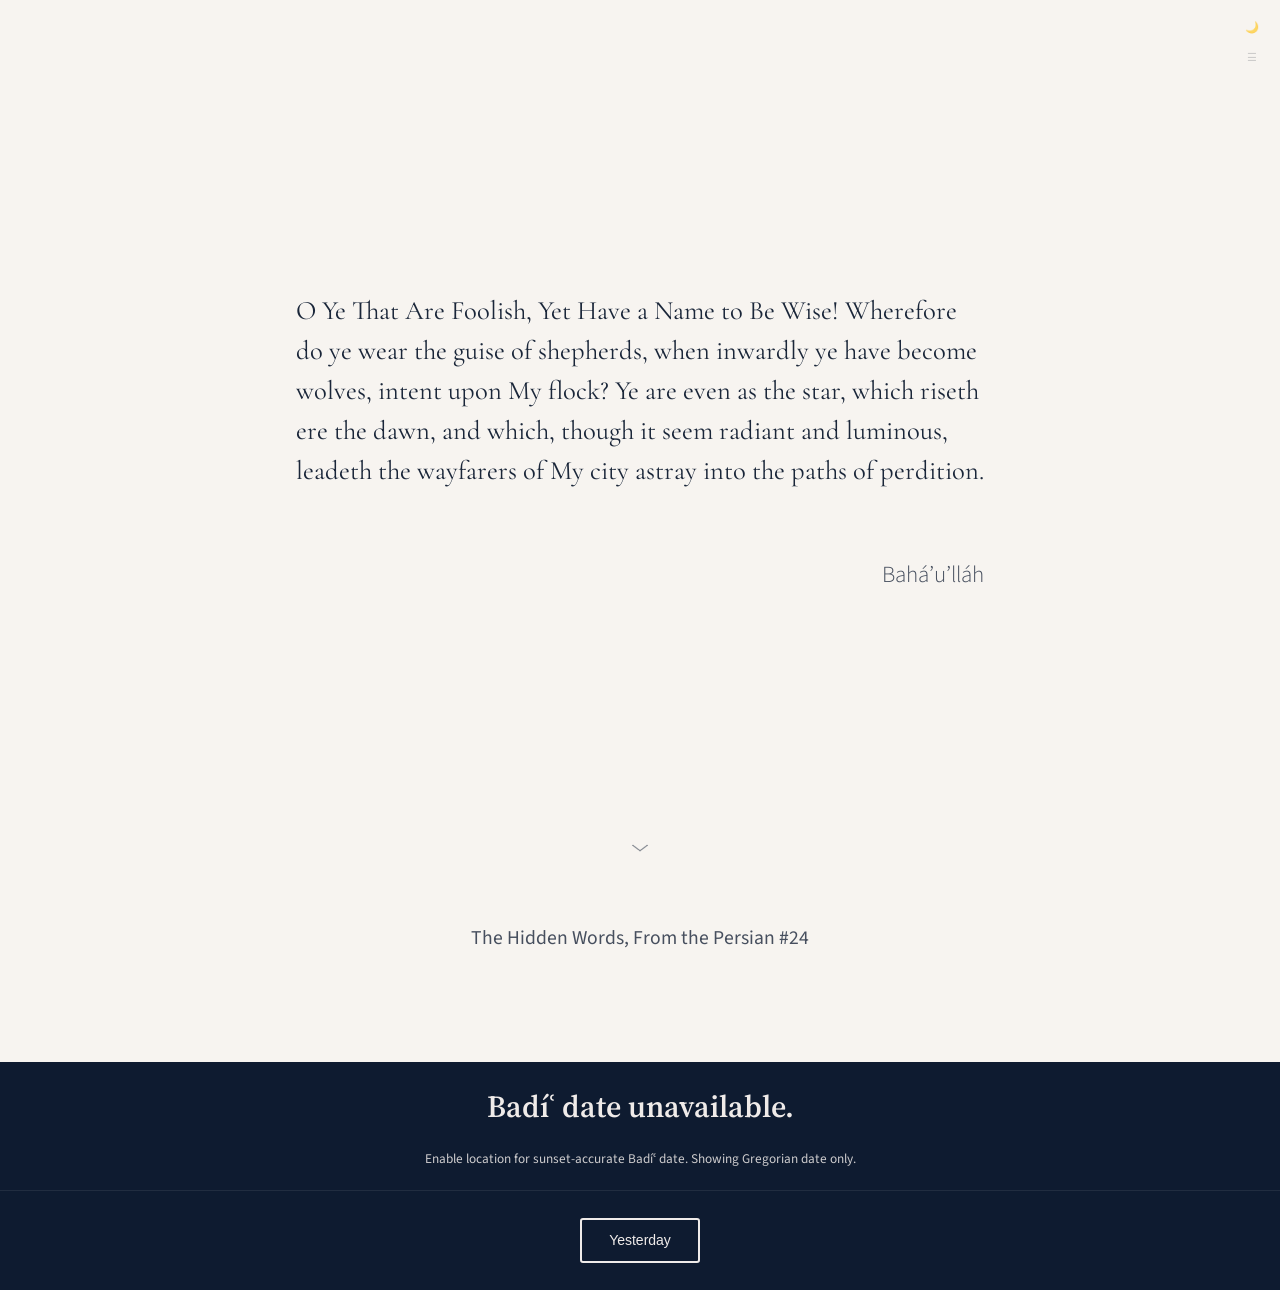
==== commit 2a7eb57b: "feat(V1): normalize responsive typesetting and author hierarchy" ====
--- a/index.html
+++ b/index.html
@@ -17,7 +17,7 @@
 
   <link rel="icon" href="img/favicon.png" type="image/png" />
   <link
-    href="https://fonts.googleapis.com/css?family=Source+Sans+Pro:400,700|Source+Serif+Pro:400,600"
+    href="https://fonts.googleapis.com/css?family=Source+Sans+Pro:300,400,700|Source+Serif+Pro:400,600"
     rel="stylesheet"
   />
   <link
@@ -45,7 +45,8 @@
       >☰</button>
       <div id="source-menu" class="source-menu" hidden>
         <button type="button" data-source="hidden-words" aria-current="true">The Hidden Words</button>
-        <button type="button" data-source="coming-later">Coming later</button>
+        <button type="button" data-source="garden-homepage-preview">Garden of Wisdom (preview)</button>
+        <button type="button" data-source="words-of-the-spirit">Words of the Spirit</button>
       </div>
     </div>
   </div>
--- a/css/style.css
+++ b/css/style.css
@@ -1,5 +1,11 @@
 /*  THEME ROOTS  ---------------------------------------------------------- */
 :root{
+  /* Responsive typesetting contract (V1). */
+  --quote-size:clamp(1.35rem,calc(1.1rem + 1vmin),2.35rem);
+  --quote-leading:1.5;
+  --quote-measure:clamp(43rem,45vw,80rem);
+  --author-size:clamp(1.15rem,calc(.98rem + .82vmin),2.15rem);
+  --hero-inline-padding:clamp(1.25rem,5vw,6rem);
   /* Light page beige from aunt-natalia dawn --color-bg (#f7f4f0); was #EFEBE9. */
   --bg-color:#f7f4f0; --text-color:#1A2639; --text-color-light:rgba(26,38,57,.8);
   --panel-buttons-bg:#0E1B30; --panel-buttons-text:#EFEBE9;
@@ -49,17 +55,18 @@
 
 /*  JUMBOTRONS  ----------------------------------------------------------- */
 .quote-jumbotron{
-  min-height:100vh;display:flex;flex-direction:column;justify-content:center;align-items:center;
-  padding:40px 20px;background:var(--bg-color)}
+  min-height:100vh;min-height:100dvh;display:flex;flex-direction:column;justify-content:center;align-items:center;
+  padding:clamp(2rem,6vh,5rem) var(--hero-inline-padding);background:var(--bg-color)}
 /* .quote-jumbotron{display:flex} otherwise beats the UA [hidden] rule (equal specificity). */
 .quote-jumbotron[hidden]{display:none}
-.quote-content-wrapper{max-width:700px;width:90%;text-align:left}
+.quote-content-wrapper{width:min(88vw,var(--quote-measure));text-align:left}
 #quote-text,#quote-text-yesterday{
-  font-family:'Cormorant Garamond',Georgia,serif;font-size:1.5em;font-weight:400;line-height:1.55;
-  margin-bottom:2.5em;white-space:pre-line;cursor:pointer}
+  font-family:'Cormorant Garamond',Georgia,serif;font-size:var(--quote-size);font-weight:400;line-height:var(--quote-leading);
+  font-synthesis:none;text-wrap:pretty;margin-bottom:2.5em;white-space:pre-line;cursor:pointer}
 .attribution-line{text-align:right}
 .quote-author{
-  font-family:'Source Sans Pro',sans-serif;font-size:1.4em;font-weight:400;color:var(--text-color-light)}
+  font-family:'Source Sans Pro',sans-serif;font-size:var(--author-size);font-weight:300;font-synthesis:none;
+  color:var(--text-color-light)}
 /* Copy chrome is clipped, not display:none, so keyboard/AT still reach the control. */
 .visually-hidden{
   position:absolute!important;width:1px!important;height:1px!important;
@@ -141,12 +148,10 @@
 
 /*  MOBILE  --------------------------------------------------------------- */
 @media(max-width:768px){
-  body{font-size:13.5px}
   .panel-date{padding:15px 0}
   .panel-buttons-yesterday{padding:22px 0}
 }
 @media(max-width:480px){
-  body{font-size:13px}
   .buttons-layout-centered{flex-direction:column;gap:10px}
   .panel-date{padding:12px 0}
   .panel-buttons-yesterday{padding:18px 0}
